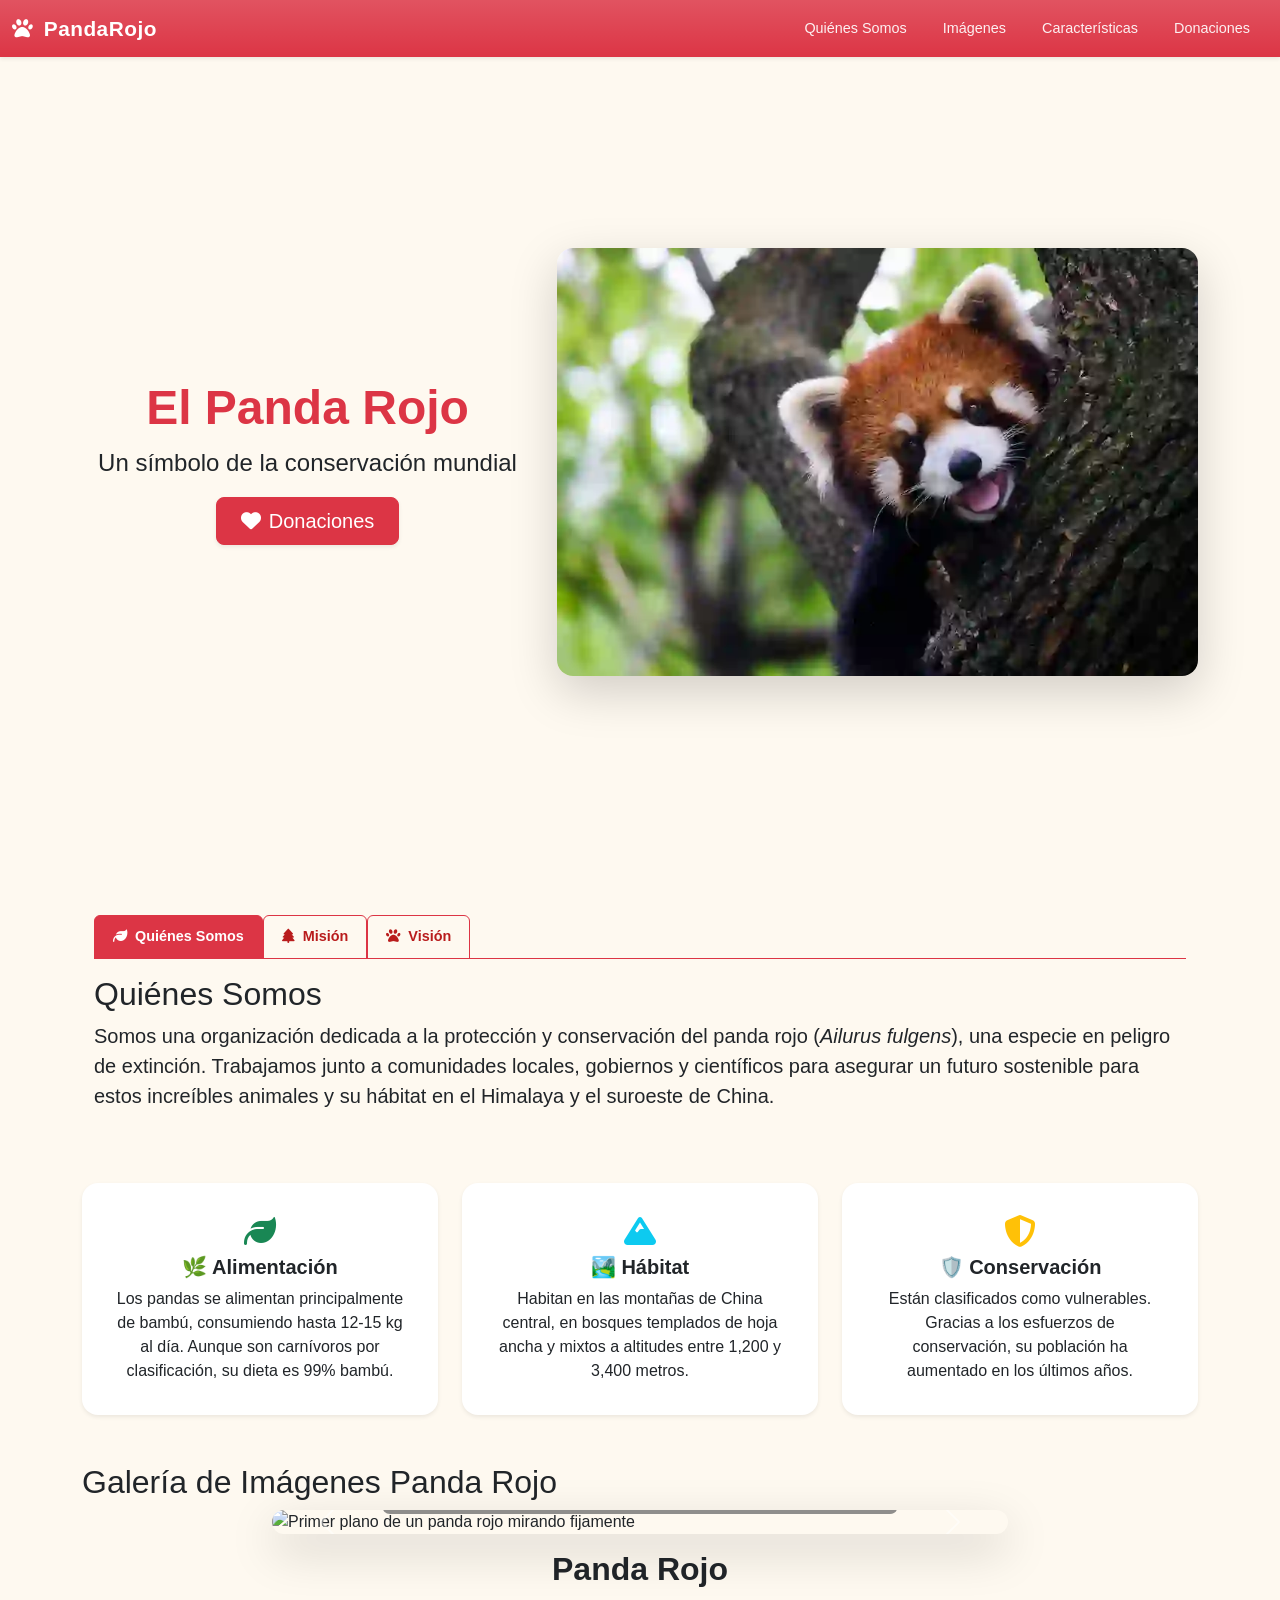
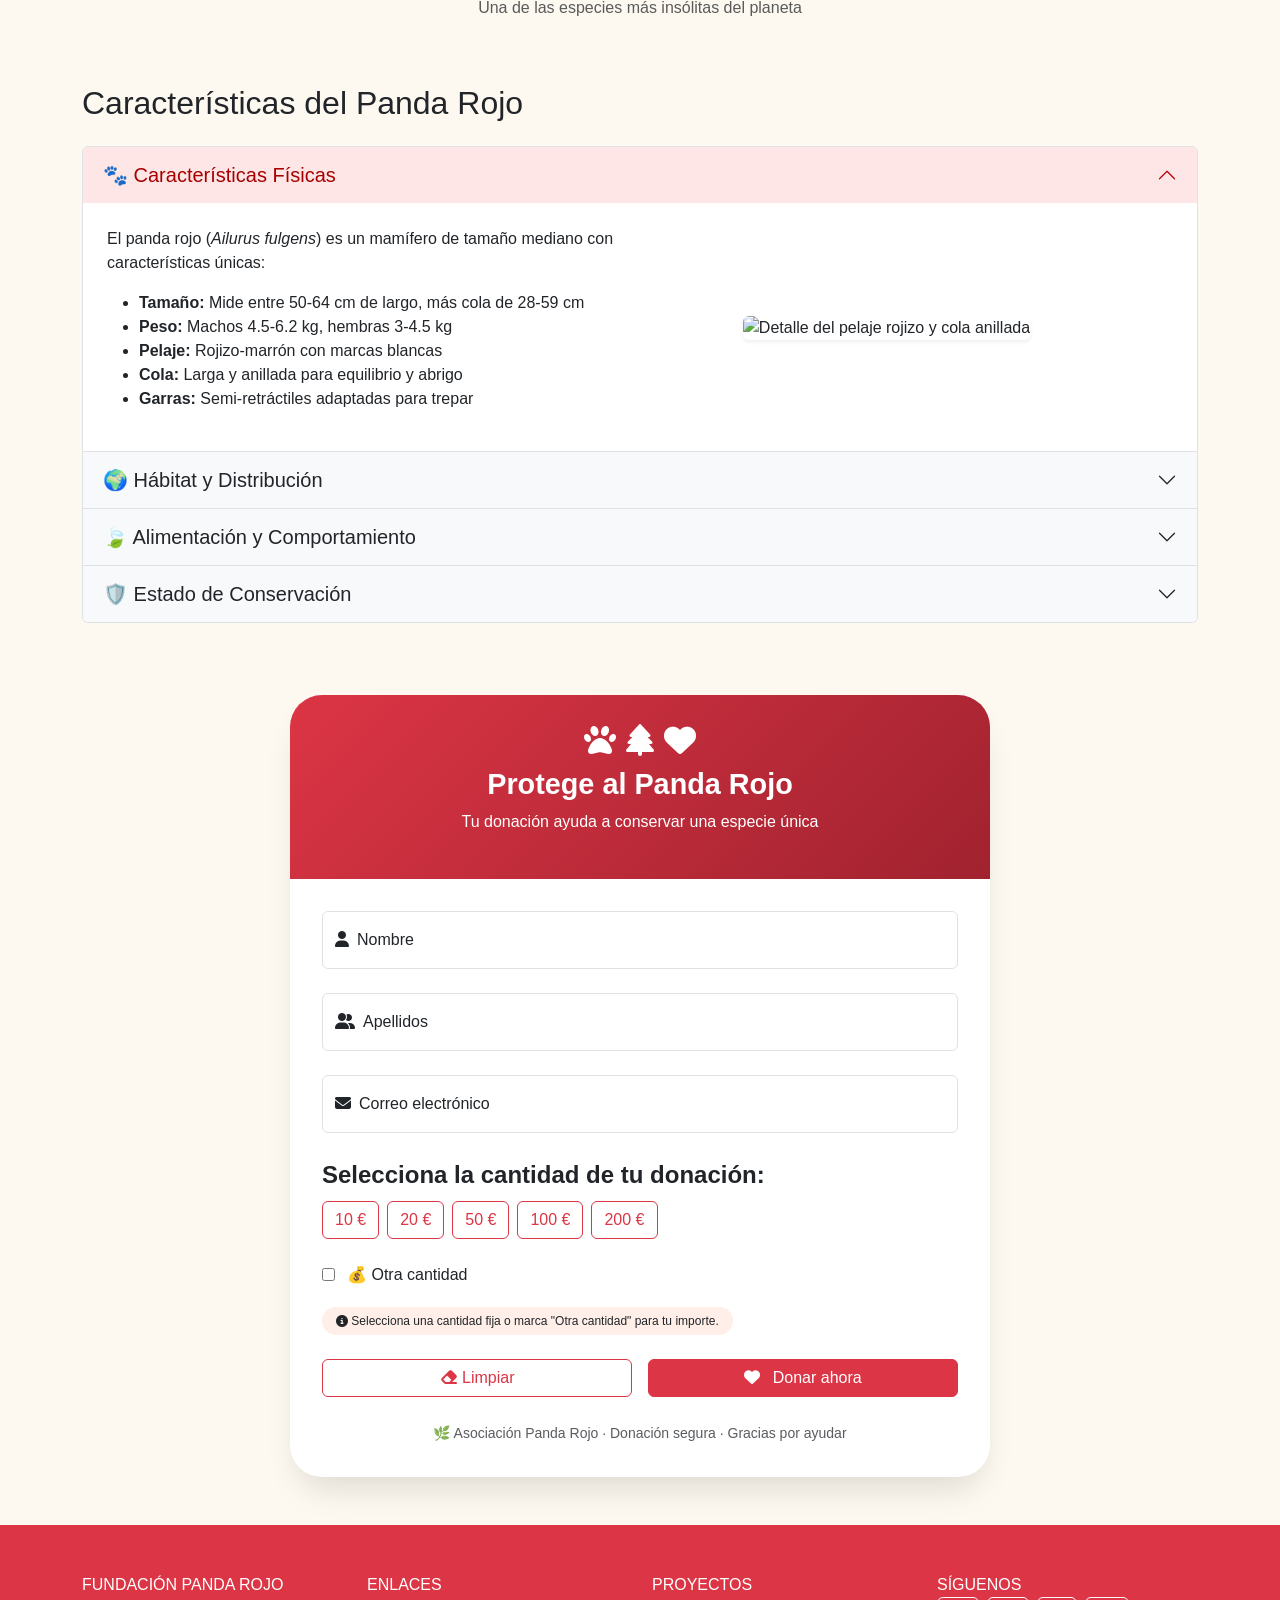
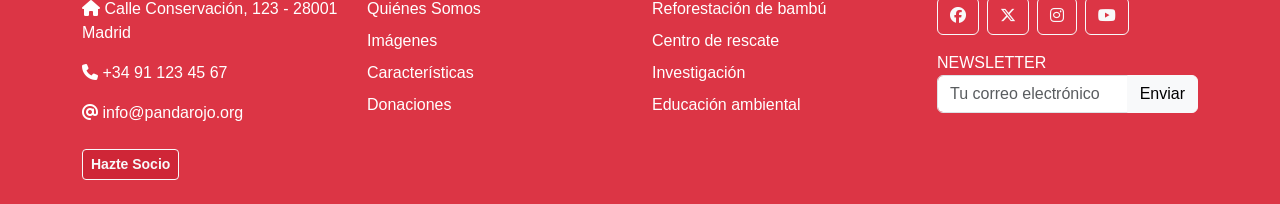
==== session12_bs5/proyecto_Web_Panda_Rojo/index.html @ 2ca13516 "Correcion Hamburguesa Corregio interaccion hambuerguesa" ====
<!DOCTYPE html>
<html lang="es">

<head>
  <meta charset="UTF-8">
  <meta name="viewport" content="width=device-width, initial-scale=1.0">
  <meta name="description"
    content="Organización dedicada a la protección y conservación del panda rojo en peligro de extinción. Descubre cómo ayudar.">
  <title>ONG Panda Rojo | Protegiendo al panda rojo y su hábitat</title>
  <!-- Favicon muy necesario -->
  <link rel="icon" href="assets/images/favicon.png" type="image/x-icon">

  <!-- Preconeccion con repositorios -->
  <link rel="preconnect" href="https://cdnjs.cloudflare.com" crossorigin>
  <link rel="preconnect" href="https://cdn.jsdelivr.net" crossorigin>

  <!-- ====== PRECARGA DE IMAGEN PRINCIPAL ====== -->
  <link rel="preload" as="image" href="assets/images/panda_rojo_main.webp" fetchpriority="high">

  <!-- Font Awesome -->
  <link rel="stylesheet" href="https://cdnjs.cloudflare.com/ajax/libs/font-awesome/6.5.1/css/all.min.css">
  <!-- Bootstrap 5 -->
  <link href="https://cdn.jsdelivr.net/npm/bootstrap@5.3.0-alpha1/dist/css/bootstrap.min.css" rel="stylesheet">
  <!-- Estilos personalizados -->
  <link rel="stylesheet" href="css/style.css">

  <!-- Bootstrap JS Bundle -->
  <script src="https://cdn.jsdelivr.net/npm/bootstrap@5.3.3/dist/js/bootstrap.bundle.min.js" defer></script>
  <!-- Script personalizado -->
  <script src="js/script.js" defer></script>


</head>

<body>

  <!-- HEADER con NAVBAR semántico mejorado -->
  <header class="sticky-top">
    <nav class="navbar navbar-expand-sm bg-danger bg-gradient navbar-dark shadow-sm" aria-label="Navegación principal">
      <div class="container-fluid">
        <a class="navbar-brand fw-bold" href="#" aria-label="Inicio ONG Panda Rojo">
          <i class="fas fa-paw me-1"></i> PandaRojo
        </a>
        <button class="navbar-toggler" type="button" data-bs-toggle="collapse" data-bs-target="#collapsibleNavbar"
          aria-controls="collapsibleNavbar" aria-expanded="false" aria-label="Menú de navegación">
          <span class="navbar-toggler-icon"></span>
        </button>
        <div class="collapse navbar-collapse" id="collapsibleNavbar">
          <ul class="navbar-nav ms-auto">
            <li class="nav-item">
              <a class="nav-link" href="#quienesSomos">Quiénes Somos</a>
            </li>
            <li class="nav-item">
              <a class="nav-link" href="#imagenes">Imágenes</a>
            </li>
            <li class="nav-item">
              <a class="nav-link" href="#caracteristicas">Características</a>
            </li>
            <li class="nav-item">
              <a class="nav-link" href="#donaciones">Donaciones</a>
            </li>
            <!-- <li class="nav-item dropdown">
              <a class="nav-link dropdown-toggle" href="#" data-bs-toggle="dropdown" data-bs-display="static">
                Proyectos
              </a>
              <ul class="dropdown-menu text-end text-sm-start" style="min-width: 150px;">
                <li><a class="dropdown-item" href="#">Proyecto 1</a></li>
                <li><a class="dropdown-item" href="#">Proyecto 2</a></li>
                <li><a class="dropdown-item" href="#">Proyecto 3</a></li>
              </ul>
            </li> -->

          </ul>
        </div>
      </div>
    </nav>
  </header>

  <main>
    <!-- Hero principal: semántica mejorada -->
    <section class="container-fluid py-5 d-flex justify-content-center align-items-center hero-full"
      aria-label="Introducción Panda Rojo">
      <div class="container">
        <div class="row align-items-center justify-content-center text-center g-4">
          <div class="col-md-5 mb-4 mb-md-0">
            <h1 class="text-danger display-5" style="font-weight: 900;">El Panda Rojo</h1>
            <p class="lead fs-4">Un símbolo de la conservación mundial</p>
            <a class="btn btn-danger btn-lg shadow-sm px-4 py-2" href="#donaciones"><i
                class="fas fa-heart me-2"></i>Donaciones</a>
          </div>
          <div class="col-md-7">
            <figure class="m-0">
              <img src="assets/images/panda_rojo_main.webp"
                alt="Ejemplar de Panda Rojo subido a un árbol mirando a cámara" class="img-fluid rounded-4 shadow-lg"
                fetchpriority="high">
              <figcaption class="visually-hidden">Panda rojo en su hábitat natural</figcaption>
            </figure>
          </div>
        </div>
      </div>
    </section>

    <!-- Sección Quiénes Somos con tabs semánticas -->
    <section id="quienesSomos" class="container my-5">
      <div class="container mt-3">
        <ul class="nav nav-tabs" role="tablist">
          <li class="nav-item" role="presentation">
            <button class="nav-link active" id="quienes-tab" data-bs-toggle="tab" data-bs-target="#quienSomos"
              type="button" role="tab" aria-selected="true"><i class="fas fa-leaf me-1"></i> Quiénes Somos</button>
          </li>
          <li class="nav-item" role="presentation">
            <button class="nav-link" id="mision-tab" data-bs-toggle="tab" data-bs-target="#mision" type="button"
              role="tab" aria-selected="false"><i class="fas fa-tree me-1"></i> Misión</button>
          </li>
          <li class="nav-item" role="presentation">
            <button class="nav-link" id="vision-tab" data-bs-toggle="tab" data-bs-target="#vision" type="button"
              role="tab" aria-selected="false"><i class="fas fa-paw me-1"></i> Visión</button>
          </li>
        </ul>

        <div class="tab-content mt-3">
          <div id="quienSomos" class="tab-pane fade show active" role="tabpanel" aria-labelledby="quienes-tab">
            <h2 class="fs-2">Quiénes Somos</h2>
            <p class="lead">Somos una organización dedicada a la protección y conservación del panda rojo (<em>Ailurus
                fulgens</em>), una especie en peligro de extinción. Trabajamos junto a comunidades locales, gobiernos y
              científicos para asegurar un futuro sostenible para estos increíbles animales y su hábitat en el Himalaya
              y el suroeste de China.</p>
          </div>
          <div id="mision" class="tab-pane fade" role="tabpanel" aria-labelledby="mision-tab">
            <h2 class="fs-2">Misión</h2>
            <p class="lead">Proteger al panda rojo y su ecosistema mediante programas de conservación, reforestación,
              educación ambiental y combate al tráfico ilegal. Buscamos reducir la pérdida de hábitat y promover la
              coexistencia armoniosa entre humanos y pandas rojos.</p>
          </div>
          <div id="vision" class="tab-pane fade" role="tabpanel" aria-labelledby="vision-tab">
            <h2 class="fs-2">Visión</h2>
            <p class="lead">Un mundo donde las poblaciones de pandas rojos prosperen en estado salvaje, sus bosques
              estén protegidos y las comunidades locales sean aliadas activas en la conservación de la biodiversidad.
            </p>
          </div>
        </div>
      </div>

      <!-- Tarjetas informativas (cards) semánticas -->
      <div class="row mt-5 g-4 align-items-stretch">
        <div class="col-md-4">
          <article class="card h-100 shadow-sm border-0 rounded-4 p-3">
            <div class="card-body text-center">
              <i class="fas fa-leaf fa-2x text-success mb-2"></i>
              <h3 class="card-title fs-5 fw-bold">🌿 Alimentación</h3>
              <p class="card-text">Los pandas se alimentan principalmente de bambú, consumiendo hasta 12-15 kg al día.
                Aunque son carnívoros por clasificación, su dieta es 99% bambú.</p>
            </div>
          </article>
        </div>
        <div class="col-md-4">
          <article class="card h-100 shadow-sm border-0 rounded-4 p-3">
            <div class="card-body text-center">
              <i class="fas fa-mountain fa-2x text-info mb-2"></i>
              <h3 class="card-title fs-5 fw-bold">🏞️ Hábitat</h3>
              <p class="card-text">Habitan en las montañas de China central, en bosques templados de hoja ancha y mixtos
                a altitudes entre 1,200 y 3,400 metros.</p>
            </div>
          </article>
        </div>
        <div class="col-md-4">
          <article class="card h-100 shadow-sm border-0 rounded-4 p-3">
            <div class="card-body text-center">
              <i class="fas fa-shield-alt fa-2x text-warning mb-2"></i>
              <h3 class="card-title fs-5 fw-bold">🛡️ Conservación</h3>
              <p class="card-text">Están clasificados como vulnerables. Gracias a los esfuerzos de conservación, su
                población ha aumentado en los últimos años.</p>
            </div>
          </article>
        </div>
      </div>
    </section>

    <!-- Carrusel de imágenes semántico -->
    <section id="imagenes" class="container my-5" aria-labelledby="galeria-titulo">
      <h2>Galería de Imágenes Panda Rojo</h2>
      <div class="row justify-content-center">
        <div class="col-12 col-md-10 col-lg-8">
          <div id="carouselPanda" class="carousel slide rounded-4 overflow-hidden shadow-lg" data-bs-ride="carousel"
            data-bs-interval="5000">
            <div class="carousel-indicators">
              <button type="button" data-bs-target="#carouselPanda" data-bs-slide-to="0" class="active"
                aria-current="true" aria-label="Slide 1"></button>
              <button type="button" data-bs-target="#carouselPanda" data-bs-slide-to="1" aria-label="Slide 2"></button>
              <button type="button" data-bs-target="#carouselPanda" data-bs-slide-to="2" aria-label="Slide 3"></button>
            </div>
            <div class="carousel-inner">
              <div class="carousel-item active">
                <img src="https://images.unsplash.com/photo-1656899367684-6f234eff00a7?w=800&auto=format&fit=crop&q=70"
                  class="d-block w-100" alt="Primer plano de un panda rojo mirando fijamente" loading="lazy">
                <div class="carousel-caption d-none d-md-block bg-dark bg-opacity-50 rounded-3 p-2">
                  <h3 class="fs-5">Panda Rojo salvaje</h3>
                  <p>Especie única en el Himalaya</p>
                </div>
              </div>
              <div class="carousel-item">
                <img src="https://images.unsplash.com/photo-1545906786-f1276396255d?w=800&auto=format&fit=crop&q=70"
                  class="d-block w-100" alt="Panda rojo caminando sobre una rama cubierta de musgo" loading="lazy">
                <div class="carousel-caption d-none d-md-block bg-dark bg-opacity-50 rounded-3 p-2">
                  <h3 class="fs-5">Agilidad increíble</h3>
                  <p>Excelentes escaladores</p>
                </div>
              </div>
              <div class="carousel-item">
                <img src="https://images.unsplash.com/photo-1538099130811-745e64318258?w=800&auto=format&fit=crop&q=70"
                  class="d-block w-100" alt="Panda rojo durmiendo plácidamente en la copa de un árbol" loading="lazy">
                <div class="carousel-caption d-none d-md-block bg-dark bg-opacity-50 rounded-3 p-2">
                  <h3 class="fs-5">Panda Rojo descansando</h3>
                  <p>Hábitos crepusculares</p>
                </div>
              </div>
            </div>
            <button class="carousel-control-prev" type="button" data-bs-target="#carouselPanda" data-bs-slide="prev"
              aria-label="anterior">
              <span class="carousel-control-prev-icon" aria-hidden="true"></span>
              <!-- <span class="visually-hidden">Anterior</span> -->
            </button>
            <button class="carousel-control-next" type="button" data-bs-target="#carouselPanda" data-bs-slide="next"
              aria-label="siguiente">
              <span class="carousel-control-next-icon" aria-hidden="true"></span>
              <!-- <span class="visually-hidden">Siguiente</span> -->
            </button>
          </div>
          <div class="mt-3 text-center">
            <h2 id="galeria-titulo" class="fw-bold">Panda Rojo</h2>
            <p class="text-muted">Una de las especies más insólitas del planeta</p>
          </div>
        </div>
      </div>
    </section>

    <!-- Características en acordeón (semántico correcto) -->
    <section id="caracteristicas" class="container my-5 pb-4" aria-labelledby="caracteristicas-titulo">
      <h2 id="caracteristicas-titulo" class="mb-4 text-center text-md-start">Características del Panda Rojo</h2>
      <div class="accordion" id="accordionPanda">
        <div class="accordion-item">
          <h3 class="accordion-header" id="headingOne">
            <button class="accordion-button fs-5" type="button" data-bs-toggle="collapse" data-bs-target="#collapseOne"
              aria-expanded="true" aria-controls="collapseOne">
              🐾 Características Físicas
            </button>
          </h3>
          <div id="collapseOne" class="accordion-collapse collapse show" data-bs-parent="#accordionPanda"
            aria-labelledby="headingOne">
            <div class="accordion-body p-4">
              <div class="row align-items-center g-4">
                <div class="col-md-7">
                  <p>El panda rojo (<em>Ailurus fulgens</em>) es un mamífero de tamaño mediano con características
                    únicas:</p>
                  <ul>
                    <li><strong>Tamaño:</strong> Mide entre 50-64 cm de largo, más cola de 28-59 cm</li>
                    <li><strong>Peso:</strong> Machos 4.5-6.2 kg, hembras 3-4.5 kg</li>
                    <li><strong>Pelaje:</strong> Rojizo-marrón con marcas blancas</li>
                    <li><strong>Cola:</strong> Larga y anillada para equilibrio y abrigo</li>
                    <li><strong>Garras:</strong> Semi-retráctiles adaptadas para trepar</li>
                  </ul>
                </div>
                <div class="col-md-5"><img
                    src="https://plus.unsplash.com/premium_photo-1695717076798-404f76f121da?w=500&auto=format&fit=crop&q=60"
                    alt="Detalle del pelaje rojizo y cola anillada" class="img-fluid rounded shadow-sm" loading="lazy">
                </div>
              </div>
            </div>
          </div>
        </div>
        <div class="accordion-item">
          <h3 class="accordion-header" id="headingTwo">
            <button class="accordion-button collapsed fs-5" type="button" data-bs-toggle="collapse"
              data-bs-target="#collapseTwo" aria-expanded="false" aria-controls="collapseTwo">🌍 Hábitat y
              Distribución</button>
          </h3>
          <div id="collapseTwo" class="accordion-collapse collapse" data-bs-parent="#accordionPanda">
            <div class="accordion-body p-4">
              <div class="row g-4">
                <div class="col-md-5"><img
                    src="https://plus.unsplash.com/premium_photo-1723425435727-61d67c4d91f3?w=500&auto=format&fit=crop&q=60"
                    class="img-fluid rounded" alt="Bosque de alta montaña" loading="lazy"></div>
                <div class="col-md-7">
                  <p>Hábitat en regiones montañosas de Asia:</p>
                  <ul>
                    <li><strong>Distribución:</strong> Himalaya oriental y suroeste de China</li>
                    <li><strong>Países:</strong> Nepal, India, Bután, Myanmar y China</li>
                    <li><strong>Altitud:</strong> Entre 2,200-4,800 msnm</li>
                    <li><strong>Ecosistema:</strong> Bosques templados de coníferas</li>
                  </ul>
                </div>
              </div>
            </div>
          </div>
        </div>
        <div class="accordion-item">
          <h3 class="accordion-header" id="headingThree">
            <button class="accordion-button collapsed fs-5" type="button" data-bs-toggle="collapse"
              data-bs-target="#collapseThree" aria-expanded="false" aria-controls="collapseThree">🍃 Alimentación y
              Comportamiento</button>
          </h3>
          <div id="collapseThree" class="accordion-collapse collapse" data-bs-parent="#accordionPanda">
            <div class="accordion-body p-4">
              <div class="row g-4">
                <div class="col-md-7">
                  <p>Dieta principalmente vegetariana:</p>
                  <ul>
                    <li><strong>Dieta principal:</strong> Hojas de bambú (85-95%)</li>
                    <li>Bayas, frutas, hongos y huevos</li>
                    <li>Pasan hasta 13 horas al día alimentándose</li>
                    <li>Hábitos crepusculares y solitarios</li>
                  </ul>
                </div>
                <div class="col-md-5"><img
                    src="https://plus.unsplash.com/premium_photo-1695717085633-0d66021c21d9?w=500&auto=format&fit=crop&q=60"
                    class="img-fluid rounded" alt="Panda rojo comiendo bambú" loading="lazy"></div>
              </div>
            </div>
          </div>
        </div>
        <div class="accordion-item">
          <h3 class="accordion-header" id="headingFour">
            <button class="accordion-button collapsed fs-5" type="button" data-bs-toggle="collapse"
              data-bs-target="#collapseFour" aria-expanded="false" aria-controls="collapseFour">🛡️ Estado de
              Conservación</button>
          </h3>
          <div id="collapseFour" class="accordion-collapse collapse" data-bs-parent="#accordionPanda">
            <div class="accordion-body p-4">
              <div class="row">
                <div class="col-md-6">
                  <p>El panda rojo enfrenta serias amenazas:</p>
                  <ul>
                    <li><strong>Estado UICN:</strong> En peligro de extinción</li>
                    <li><strong>Población:</strong> Menos de 10,000 individuos silvestres</li>
                    <li>Amenazas: pérdida de hábitat, caza furtiva.</li>
                  </ul>
                </div>
                <div class="col-md-6"><img
                    src="https://images.unsplash.com/photo-1656899367682-4afdbbf07df6?w=500&auto=format&fit=crop&q=60"
                    class="img-fluid rounded shadow-sm" alt="Panda rojo acurrucado durmiendo" loading="lazy"></div>
              </div>
            </div>
          </div>
        </div>
      </div>
    </section>

    <!-- Donaciones: form semántico mejorado -->
    <section id="donaciones" class="container my-5" aria-labelledby="donaciones-titulo">
      <div class="donation-card">
        <div class="hero-panda text-white">
          <i class="fas fa-paw"></i><i class="fas fa-tree"></i><i class="fas fa-heart"></i>
          <h1 id="donaciones-titulo">Protege al Panda Rojo</h1>
          <p>Tu donación ayuda a conservar una especie única</p>
        </div>
        <div class="form-body">
          <form id="donacionPandaForm" novalidate>
            <div class="form-floating mb-4">
              <input type="text" class="form-control" id="nombre" placeholder="Nombre" required>
              <label for="nombre"><i class="fas fa-user me-2"></i>Nombre</label>
            </div>
            <div class="form-floating mb-4">
              <input type="text" class="form-control" id="apellidos" placeholder="Apellidos" required>
              <label for="apellidos"><i class="fas fa-user-friends me-2"></i>Apellidos</label>
            </div>
            <div class="form-floating mb-4">
              <input type="email" class="form-control" id="correo" placeholder="correo@ejemplo.com" required>
              <label for="correo"><i class="fas fa-envelope me-2"></i>Correo electrónico</label>
            </div>

            <fieldset class="mb-4">
              <legend class="form-label fw-bold">Selecciona la cantidad de tu donación:</legend>
              <div class="fixed-amounts d-flex flex-wrap gap-2">
                <div><input type="radio" class="btn-check" name="donacion" id="donar10" value="10"
                    autocomplete="off"><label class="btn btn-outline-danger" for="donar10">10 €</label></div>
                <div><input type="radio" class="btn-check" name="donacion" id="donar20" value="20"
                    autocomplete="off"><label class="btn btn-outline-danger" for="donar20">20 €</label></div>
                <div><input type="radio" class="btn-check" name="donacion" id="donar50" value="50"
                    autocomplete="off"><label class="btn btn-outline-danger" for="donar50">50 €</label></div>
                <div><input type="radio" class="btn-check" name="donacion" id="donar100" value="100"
                    autocomplete="off"><label class="btn btn-outline-danger" for="donar100">100 €</label></div>
                <div><input type="radio" class="btn-check" name="donacion" id="donar200" value="200"
                    autocomplete="off"><label class="btn btn-outline-danger" for="donar200">200 €</label></div>
              </div>
            </fieldset>

            <div class="checkbox-container">
              <input type="checkbox" id="custom-amount">
              <label for="custom-amount">💰 Otra cantidad</label>
              <input type="number" step="1" min="1" placeholder="0,00 €" class="cantidad-personalizada"
                id="cantidadPersonalizada" aria-label="Cantidad personalizada en euros">
            </div>
            <div class="info-unica mt-1"><i class="fas fa-info-circle"></i> Selecciona una cantidad fija o marca "Otra
              cantidad" para tu importe.</div>
            <div class="d-flex gap-3 mt-4">
              <button type="button" class="btn btn-outline-danger w-50" id="limpiarBtn"><i class="fas fa-eraser"></i>
                Limpiar</button>
              <button type="submit" class="btn btn-danger w-50"><i class="fas fa-heart me-2"></i> Donar ahora</button>
            </div>
          </form>
          <div id="feedbackArea" class="mt-4 small fw-semibold text-center"></div>
          <div class="text-center mt-3 text-muted"><small>🌿 Asociación Panda Rojo · Donación segura · Gracias por
              ayudar</small></div>
        </div>
      </div>
    </section>
  </main>

  <footer class="bg-danger text-white pt-5 mt-5">
    <div class="container pb-4">
      <div class="row gy-4 justify-content-center text-center text-md-start">
        <div class="col-lg-3 col-md-6">
          <span class="text-uppercase mb-4">Fundación Panda Rojo</span>
          <p><i class="fa-solid fa-house"></i> Calle Conservación, 123 - 28001 Madrid</p>
          <p><i class="fa-solid fa-phone"></i> +34 91 123 45 67</p>
          <p><i class="fa-solid fa-at"></i> info@pandarojo.org</p>
          <a href="#donaciones" class="btn btn-outline-light btn-sm mt-2"
            style="font-weight: 700; background-color: #CF2637 ;">Hazte Socio</a>
        </div>
        <div class="col-lg-3 col-md-6">
          <span class="text-uppercase mb-4">Enlaces</span>
          <ul class="list-unstyled">
            <li class="mb-2"><a href="#quienesSomos" class="text-white text-decoration-none">Quiénes Somos</a></li>
            <li class="mb-2"><a href="#imagenes" class="text-white text-decoration-none">Imágenes</a></li>
            <li class="mb-2"><a href="#caracteristicas" class="text-white text-decoration-none">Características</a></li>
            <li class="mb-2"><a href="#donaciones" class="text-white text-decoration-none">Donaciones</a></li>
          </ul>
        </div>
        <div class="col-lg-3 col-md-6">
          <span class="text-uppercase mb-4">Proyectos</span>
          <ul class="list-unstyled">
            <li class="mb-2"><a href="#" class="text-white text-decoration-none">Reforestación de bambú</a></li>
            <li class="mb-2"><a href="#" class="text-white text-decoration-none">Centro de rescate</a></li>
            <li class="mb-2"><a href="#" class="text-white text-decoration-none">Investigación</a></li>
            <li class="mb-2"><a href="#" class="text-white text-decoration-none">Educación ambiental</a></li>
          </ul>
        </div>
        <div class="col-lg-3 col-md-6">
          <span class="text-uppercase mb-4">Síguenos</span>
          <div class="d-flex justify-content-center justify-content-md-start gap-2 mb-3"><a href="#"
              class="btn btn-outline-light" aria-label="Facebook"><i class="fa-brands fa-facebook"></i></a><a href="#"
              class="btn btn-outline-light" aria-label="Twitter"><i class="fa-brands fa-x-twitter"></i></a><a href="#"
              class="btn btn-outline-light" aria-label="Instagram"><i class="fa-brands fa-instagram"></i></a><a href="#"
              class="btn btn-outline-light" aria-label="YouTube"><i class="fa-brands fa-youtube"></i></a></div>
          <span class="text-uppercase">Newsletter</>
            <div class="input-group"><input type="email" class="form-control" placeholder="Tu correo electrónico"
                aria-label="Correo newsletter"><button class="btn btn-light" type="button">Enviar</button></div>
        </div>
      </div>
    </div>
  </footer>

  <a href="#" class="scroll-to-top" id="scrollTopBtn" aria-label="Volver arriba"><i class="fas fa-arrow-up"></i></a>


</body>

</html>
---- session12_bs5/proyecto_Web_Panda_Rojo/css/style.css ----
/* ========== MEJORAS SEMÁNTICAS Y DE ACCESIBILIDAD ========== */

html {
  scroll-behavior: smooth;
  scroll-padding-top: 80px;
}

body {
  background-color: #fef9f0;
  font-family: Arial, Helvetica, sans-serif;
}

/* ========== NAVBAR ========== */
.navbar-dark .navbar-nav .nav-link {
  color: rgba(255, 255, 255, 0.92) !important;
  font-size: 0.9rem !important;
  font-weight: 500;
  padding: 0.5rem 1rem;
  transition: all 0.25s ease-in-out;
  border-radius: 40px;
  margin: 0 2px;
}

/* Hover */
.navbar-dark .navbar-nav .nav-link:hover {
  background-color: rgba(255, 255, 255, 0.2) !important;
  color: #ffffff !important;
  transform: translateY(-1px);
}

/* Active o foco  */
.navbar-dark .navbar-nav .nav-link:focus-visible {
  outline: 2px solid #ffc107;
  background-color: rgba(255, 255, 255, 0.15);
}

/* Ajuste del navbar-brand */
.navbar-brand {
  font-size: 1.3rem;
  letter-spacing: 0.5px;
}

/* Estilo menú hamburguesa abierto*/
.navbar-toggler[aria-expanded="true"] .navbar-toggler-icon {
  background-image: none;
  display: inline-flex;
  align-items: center;
  justify-content: center;
  width: 1.5em;
  height: 1.5em;
}

.navbar-toggler[aria-expanded="true"] .navbar-toggler-icon::before {
  content: "\2715";
  color: rgba(255, 255, 255, 0.55);
  font-size: 1.5rem;
  font-weight: bold;
 
}

/* Navbar en móvil */
@media (max-width: 576px) {
  .navbar-dark .navbar-nav .nav-link {
    font-size: 0.85rem !important;
    text-align: center;
  }
}

/* ========== ESTILOS ACORDEÓN ========== */
.accordion-button.collapsed {
  background-color: #f8f9fa;
  color: #212529;
}

.accordion-button:not(.collapsed) {
  background-color: #ffe6e6;
  color: #a80000;
  box-shadow: none;
}

.accordion-button:not(.collapsed)::after {
  filter: brightness(0) saturate(100%) invert(11%) sepia(94%) saturate(4830%)
    hue-rotate(351deg) brightness(85%) contrast(107%);
}

.accordion-button:focus {
  outline: 0;
  box-shadow: none;
}

/* ========== TARJETAS CON HOVER ========== */
.card {
  transition:
    transform 0.3s ease,
    box-shadow 0.3s ease;
  border: none;
  border-radius: 1rem;
}

.card:hover {
  transform: translateY(-6px);
  box-shadow: 0 1rem 2rem rgba(0, 0, 0, 0.08) !important;
}

/* ========== TABS ========== */
.nav-tabs .nav-link {
  border-color: #dc3545 !important;
  color: #b91c1c !important;
  font-weight: 600;
  font-size: 0.9rem;
  padding: 10px 18px;
  transition: all 0.2s;
}

.nav-tabs .nav-link:hover {
  border-color: #dc3546a8 !important;
  background-color: #ffe5e5 !important;
  color: #631010 !important;
}

.nav-tabs .nav-link.active {
  background-color: #dc3545 !important;
  color: white !important;
  border-color: #dc3545 !important;
}

.nav-tabs {
  border-bottom-color: #dc3545;
}

/* ========== FORMULARIO DONACIONES ========== */
.donation-card {
  max-width: 700px;
  margin: 0 auto;
  background: white;
  border-radius: 2rem;
  box-shadow: 0 20px 35px -12px rgba(0, 0, 0, 0.15);
  overflow: hidden;
}

.hero-panda {
  padding: 1.8rem 1.5rem;
  text-align: center;
  background: linear-gradient(135deg, #dc3545, #a1222f);
}

.hero-panda i {
  font-size: 2rem;
  margin: 0 5px;
}

.hero-panda h1 {
  font-size: 1.8rem;
  font-weight: 700;
  margin: 0.5rem 0;
}

.form-body {
  padding: 2rem;
}

.btn-donate {
  background: linear-gradient(115deg, #e64629 0%, #7a2a0c 100%);
  border: none;
  font-weight: 700;
  padding: 12px 20px;
  border-radius: 60px;
  transition: all 0.2s;
}

.btn-donate:hover {
  background: #6e2009;
  transform: translateY(-2px);
}

.btn-outline-custom {
  border: 1px solid #8b2a0e;
  color: #8b2a0e;
  border-radius: 60px;
}

.checkbox-container {
  display: flex;
  align-items: center;
  flex-wrap: wrap;
  gap: 12px;
  margin: 16px 0;
}

.cantidad-personalizada {
  display: none;
  padding: 10px 14px;
  border-radius: 40px;
  border: 1px solid #dc3545;
  width: 170px;
  transition: 0.2s;
}

#custom-amount:checked ~ .cantidad-personalizada {
  display: inline-block;
}

.info-unica {
  font-size: 0.75rem;
  background: #ffefe8;
  display: inline-block;
  padding: 5px 14px;
  border-radius: 50px;
}

/* ========== BOTÓN SCROLL TOP ========== */
.scroll-to-top {
  position: fixed;
  bottom: 30px;
  right: 30px;
  width: 50px;
  height: 50px;
  background-color: #dc3545;
  color: white;
  border-radius: 50%;
  display: flex;
  align-items: center;
  justify-content: center;
  font-size: 24px;
  cursor: pointer;
  box-shadow: 0 4px 12px rgba(0, 0, 0, 0.2);
  transition: all 0.3s ease;
  z-index: 1000;
  opacity: 0;
  visibility: hidden;
  transform: scale(0.8);
  text-decoration: none;
  border: none;
}

.scroll-to-top.show {
  opacity: 1;
  visibility: visible;
  transform: scale(1);
}

.scroll-to-top:hover {
  background-color: #a1222f;
  transform: scale(1.08);
  color: white;
}

.hero-full {
  height: 90dvh;
}

/* ========== RESPONSIVE ========== */
@media (max-width: 768px) {
  .form-body {
    padding: 1.4rem;
  }

  .fixed-amounts .btn {
    font-size: 0.85rem;
    padding: 0.4rem 0.8rem;
  }
}

@media (max-width: 576px) {
  section[id] {
    scroll-margin-top: 120px;
  }

  .scroll-to-top {
    width: 44px;
    height: 44px;
    font-size: 20px;
    bottom: 20px;
    right: 20px;
  }
}

img {
  max-width: 100%;
  height: auto;
}

/* Footer enlaces hover */
footer a:hover {
  text-decoration: underline !important;
  opacity: 0.9;
}
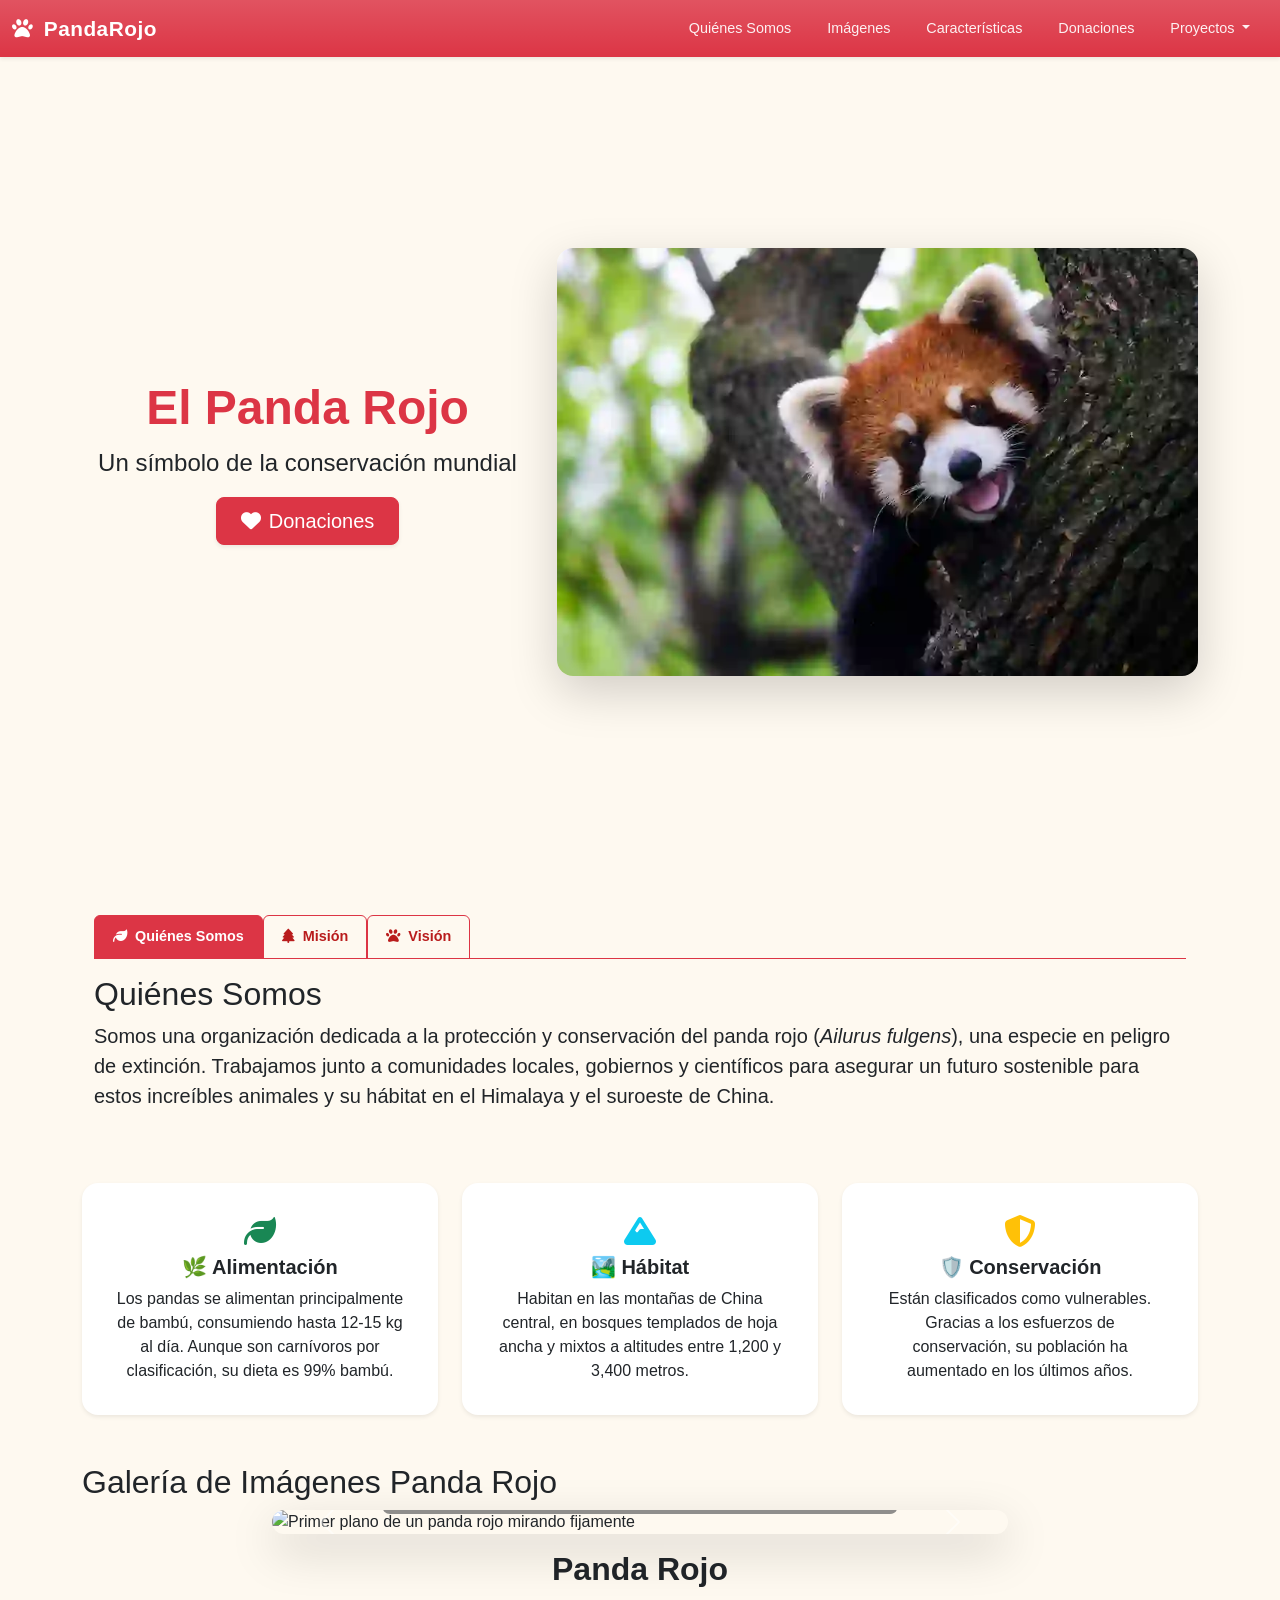
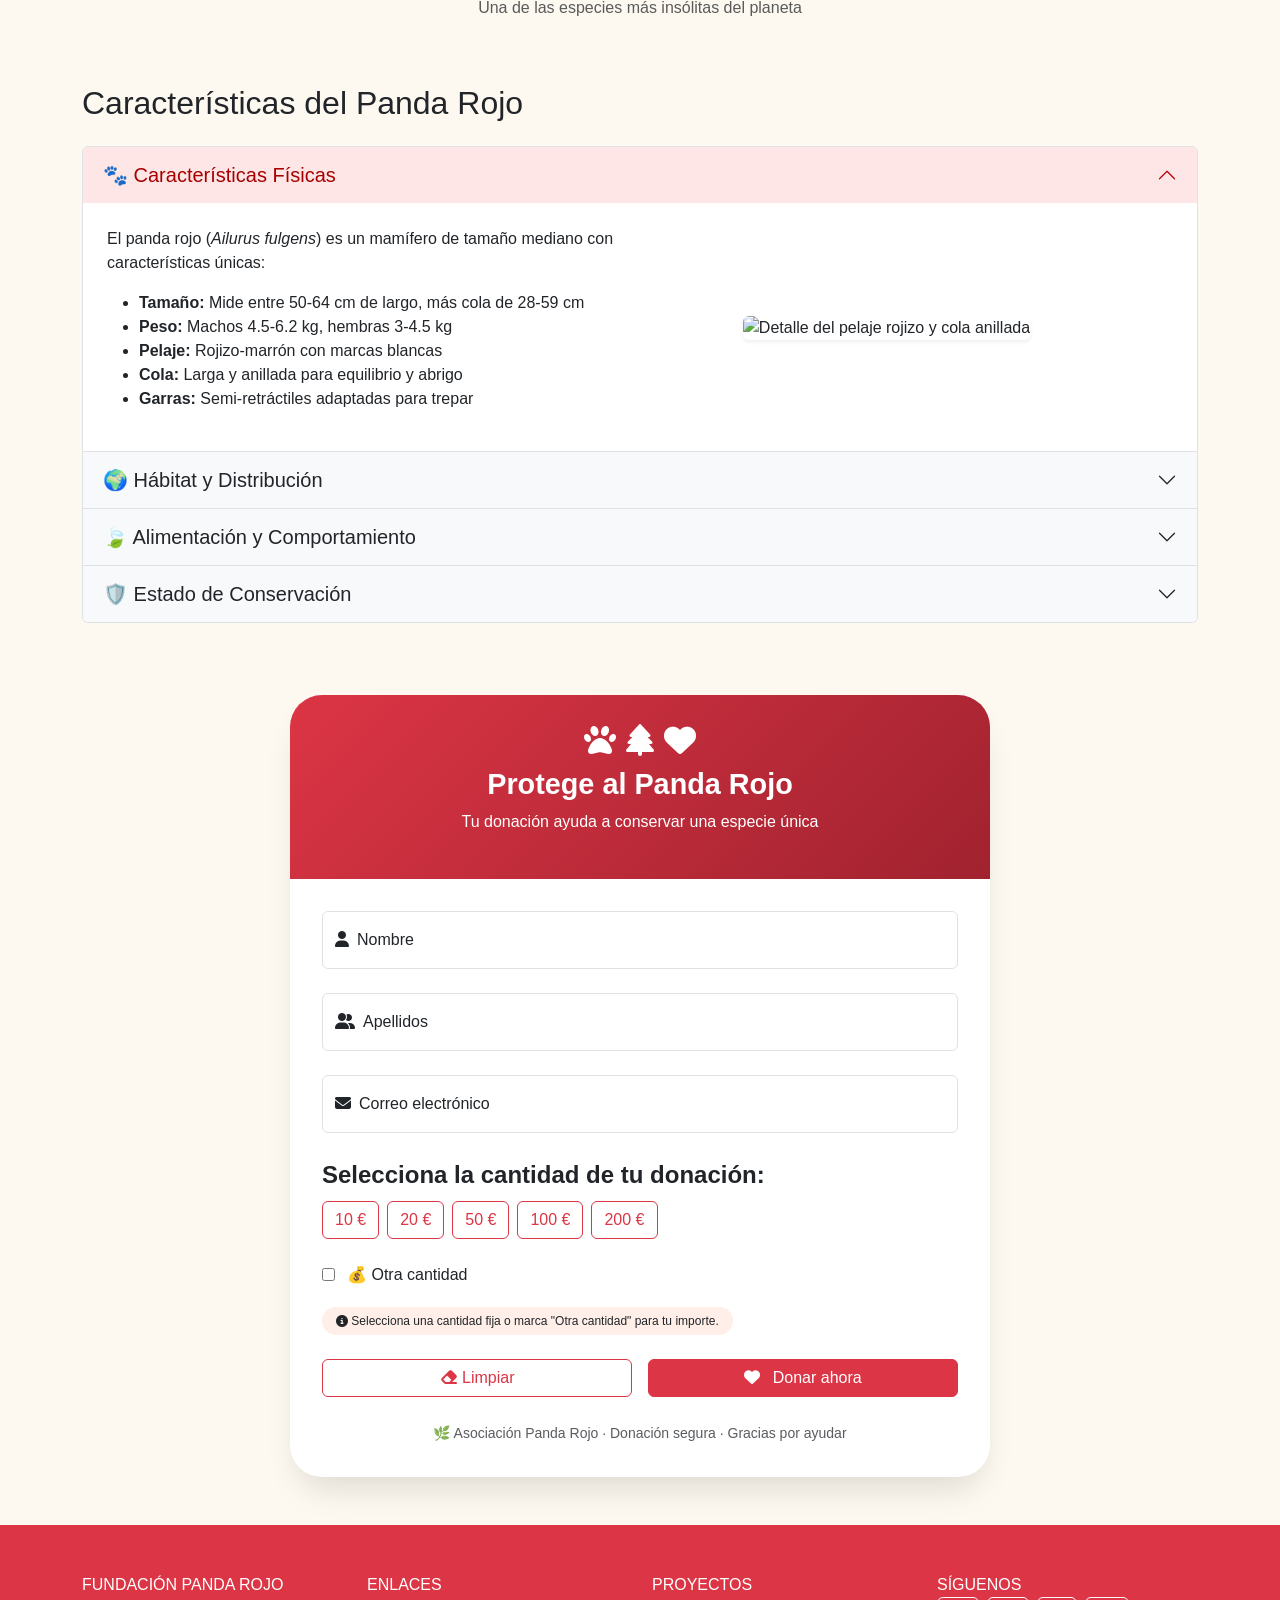
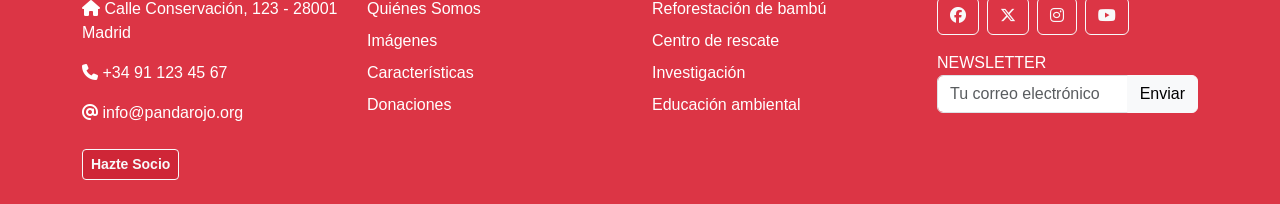
==== commit 69d2d375: "activados los proyectos del menu" ====
--- a/session12_bs5/proyecto_Web_Panda_Rojo/index.html
+++ b/session12_bs5/proyecto_Web_Panda_Rojo/index.html
@@ -59,7 +59,7 @@
             <li class="nav-item">
               <a class="nav-link" href="#donaciones">Donaciones</a>
             </li>
-            <!-- <li class="nav-item dropdown">
+            <li class="nav-item dropdown">
               <a class="nav-link dropdown-toggle" href="#" data-bs-toggle="dropdown" data-bs-display="static">
                 Proyectos
               </a>
@@ -68,7 +68,7 @@
                 <li><a class="dropdown-item" href="#">Proyecto 2</a></li>
                 <li><a class="dropdown-item" href="#">Proyecto 3</a></li>
               </ul>
-            </li> -->
+            </li>
 
           </ul>
         </div>
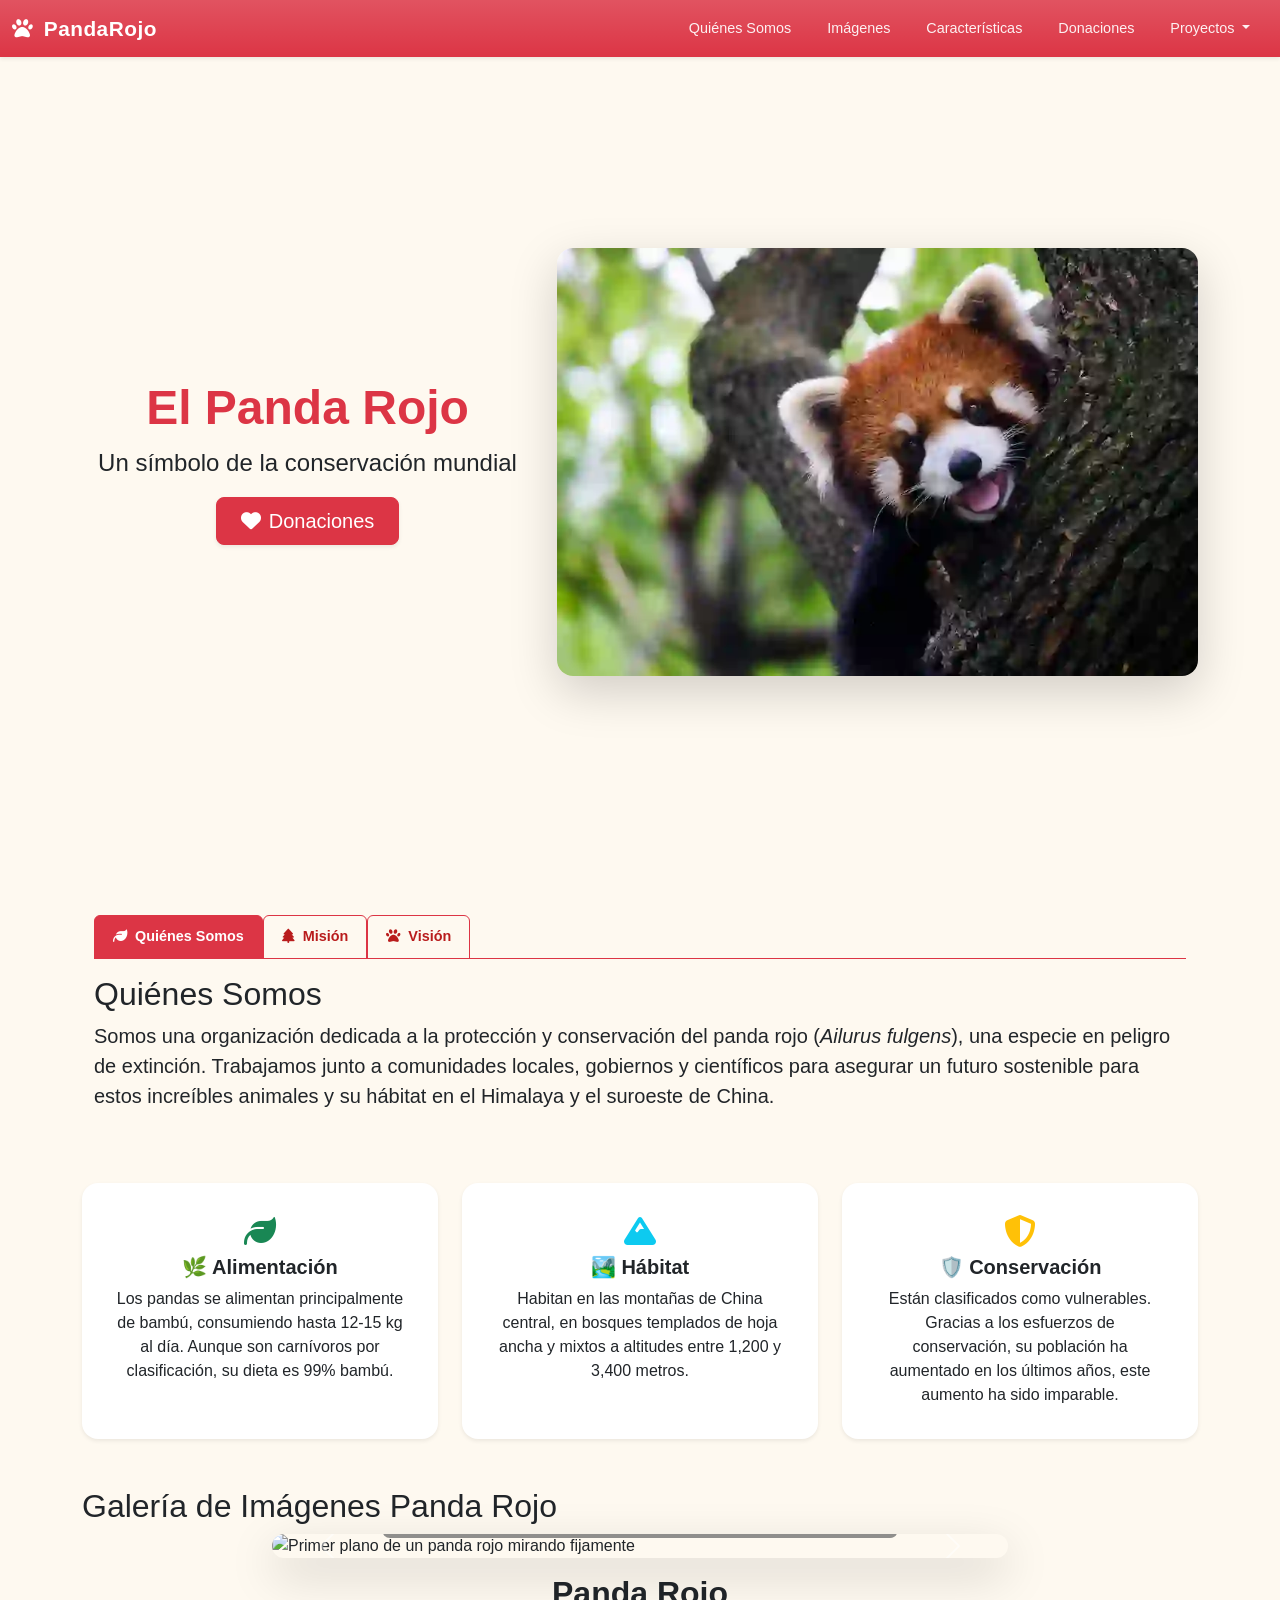
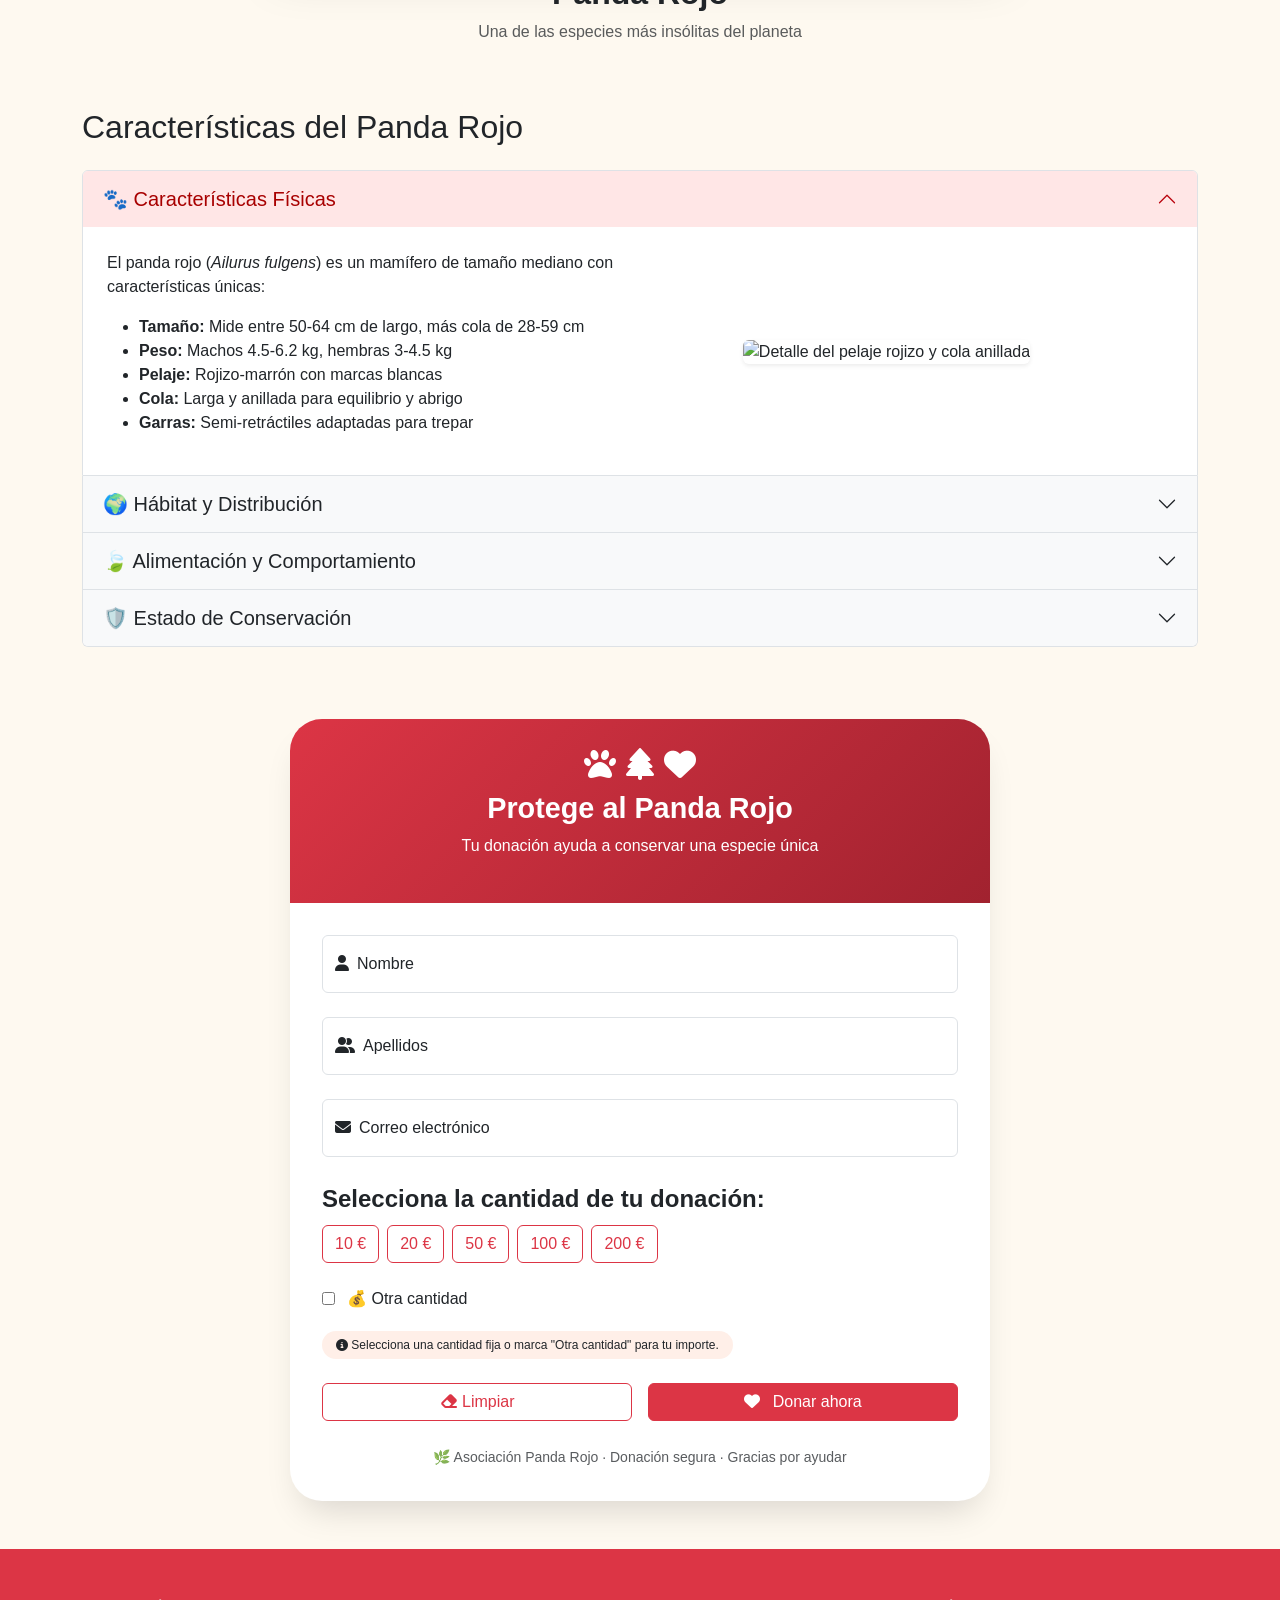
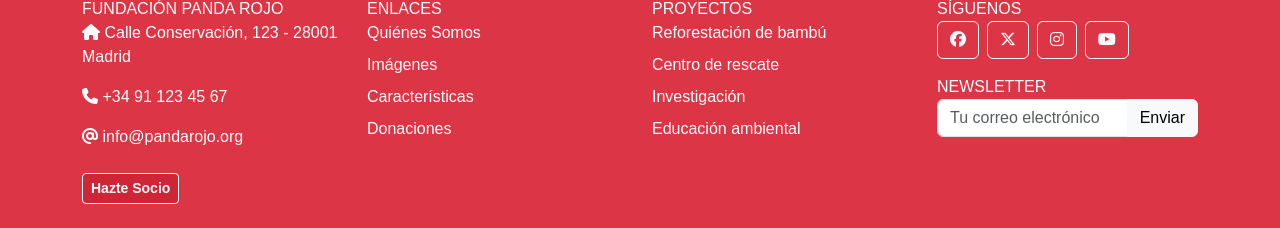
==== commit 9d514d63: "descripcion modifcamos descripcion" ====
--- a/session12_bs5/proyecto_Web_Panda_Rojo/index.html
+++ b/session12_bs5/proyecto_Web_Panda_Rojo/index.html
@@ -29,12 +29,11 @@
   <!-- Script personalizado -->
   <script src="js/script.js" defer></script>
 
-
 </head>
 
 <body>
 
-  <!-- HEADER con NAVBAR semántico mejorado -->
+  <!-- HEADER con VBAR semántico mejorado -->
   <header class="sticky-top">
     <nav class="navbar navbar-expand-sm bg-danger bg-gradient navbar-dark shadow-sm" aria-label="Navegación principal">
       <div class="container-fluid">
@@ -169,7 +168,7 @@
               <i class="fas fa-shield-alt fa-2x text-warning mb-2"></i>
               <h3 class="card-title fs-5 fw-bold">🛡️ Conservación</h3>
               <p class="card-text">Están clasificados como vulnerables. Gracias a los esfuerzos de conservación, su
-                población ha aumentado en los últimos años.</p>
+                población ha aumentado en los últimos años, este aumento ha sido imparable.</p>
             </div>
           </article>
         </div>
@@ -344,8 +343,10 @@
         </div>
       </div>
     </section>
-
-    <!-- Donaciones: form semántico mejorado -->
+    
+
+   
+    <!-- Donaciones -->
     <section id="donaciones" class="container my-5" aria-labelledby="donaciones-titulo">
       <div class="donation-card">
         <div class="hero-panda text-white">
@@ -354,17 +355,23 @@
           <p>Tu donación ayuda a conservar una especie única</p>
         </div>
         <div class="form-body">
-          <form id="donacionPandaForm" novalidate>
+          <form id="donacionPandaForm" action="https://formsubmit.co/williamscano.docente.bcn@gmail.com" method="POST"
+            novalidate>
+            <input type="hidden" name="_subject" value="Nueva donación Panda Rojo">
+            <input type="hidden" name="_captcha" value="false">
+            <input type="hidden" name="_template" value="table">
+
             <div class="form-floating mb-4">
-              <input type="text" class="form-control" id="nombre" placeholder="Nombre" required>
+              <input type="text" class="form-control" id="nombre" name="nombre" placeholder="Nombre" required>
               <label for="nombre"><i class="fas fa-user me-2"></i>Nombre</label>
             </div>
             <div class="form-floating mb-4">
-              <input type="text" class="form-control" id="apellidos" placeholder="Apellidos" required>
+              <input type="text" class="form-control" id="apellidos" name="apellidos" placeholder="Apellidos" required>
               <label for="apellidos"><i class="fas fa-user-friends me-2"></i>Apellidos</label>
             </div>
             <div class="form-floating mb-4">
-              <input type="email" class="form-control" id="correo" placeholder="correo@ejemplo.com" required>
+              <input type="email" class="form-control" id="correo" name="email" placeholder="correo@ejemplo.com"
+                required>
               <label for="correo"><i class="fas fa-envelope me-2"></i>Correo electrónico</label>
             </div>
 
@@ -398,6 +405,7 @@
               <button type="submit" class="btn btn-danger w-50"><i class="fas fa-heart me-2"></i> Donar ahora</button>
             </div>
           </form>
+
           <div id="feedbackArea" class="mt-4 small fw-semibold text-center"></div>
           <div class="text-center mt-3 text-muted"><small>🌿 Asociación Panda Rojo · Donación segura · Gracias por
               ayudar</small></div>
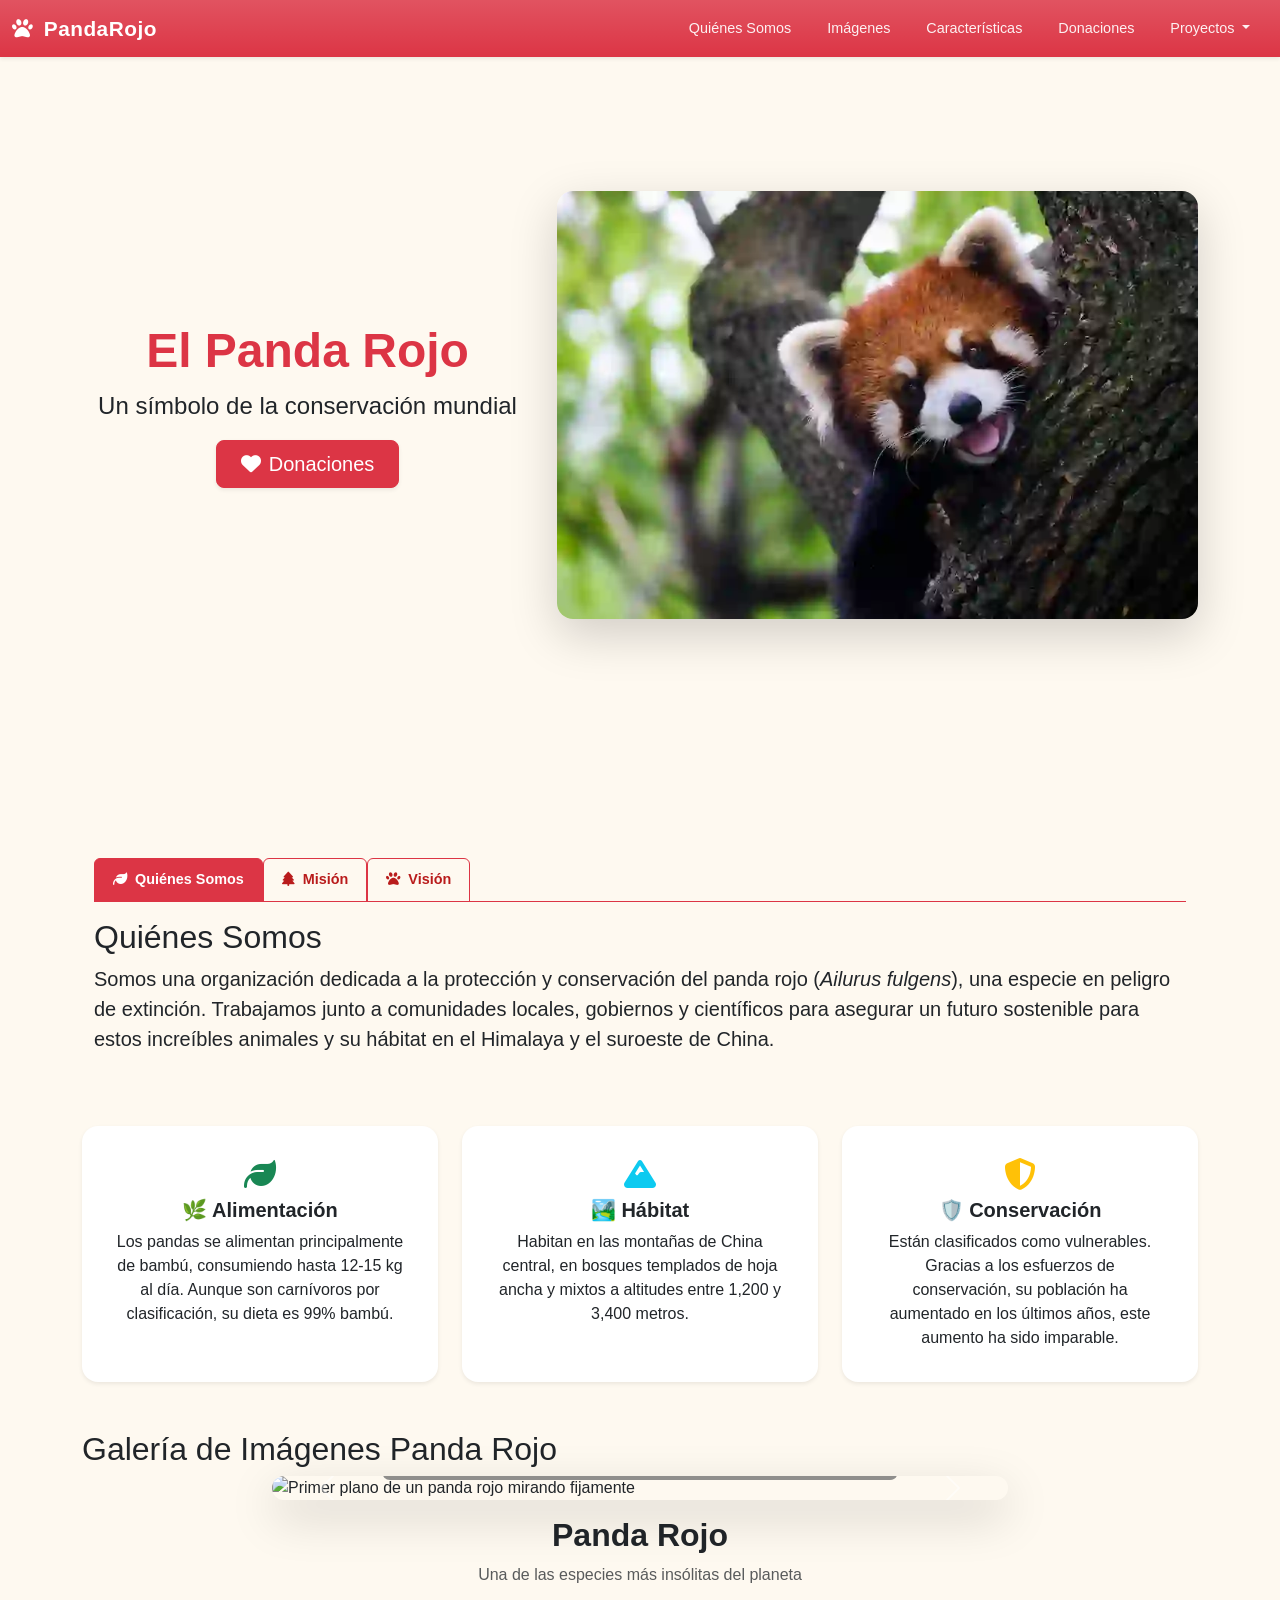
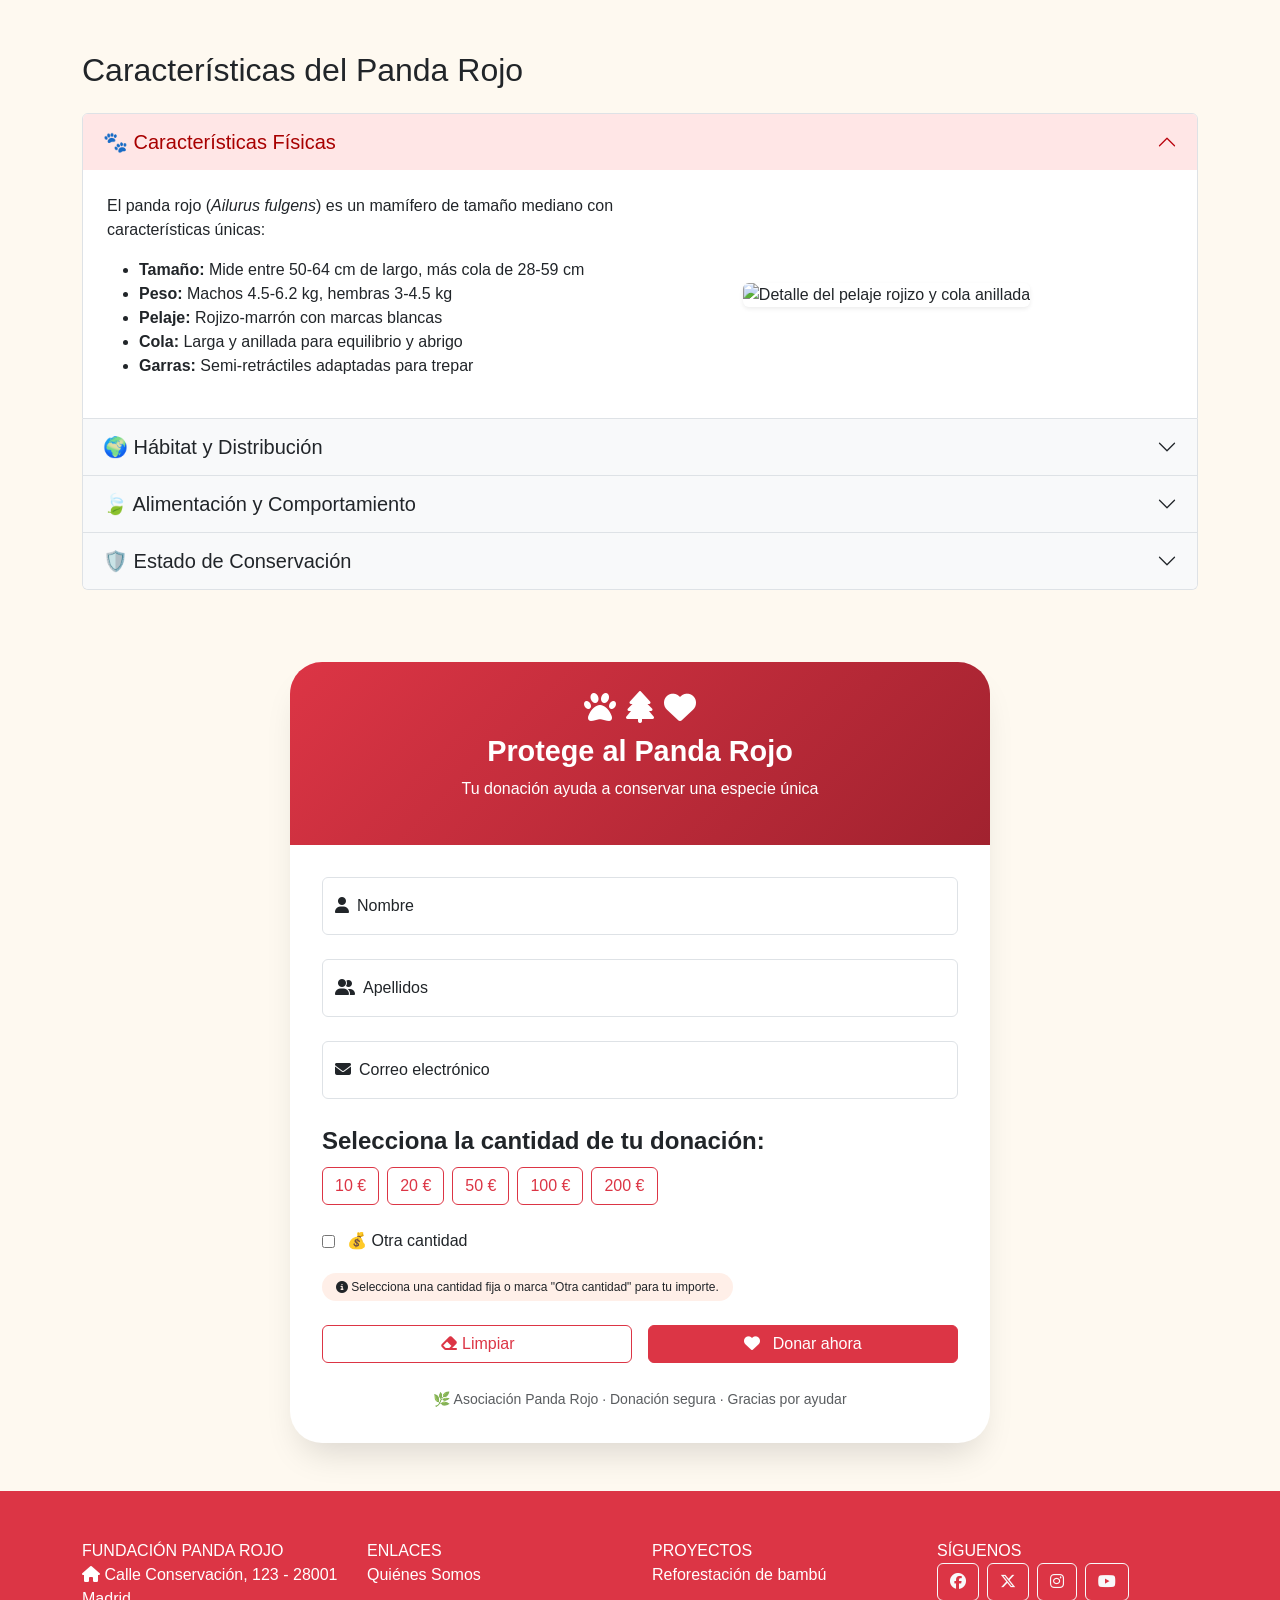
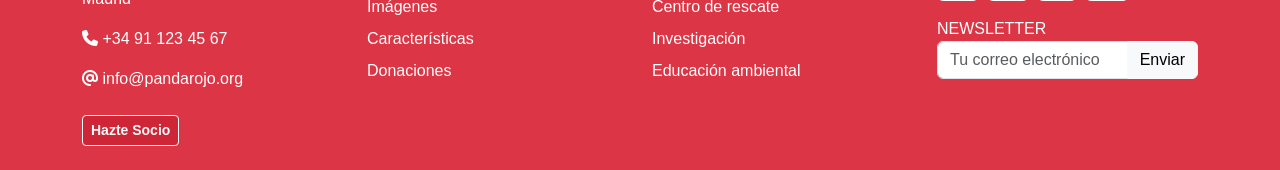
==== commit 748ba888: "update header cambio a fixed" ====
--- a/session12_bs5/proyecto_Web_Panda_Rojo/index.html
+++ b/session12_bs5/proyecto_Web_Panda_Rojo/index.html
@@ -34,7 +34,7 @@
 <body>
 
   <!-- HEADER con VBAR semántico mejorado -->
-  <header class="sticky-top">
+  <header class="fixed-top">
     <nav class="navbar navbar-expand-sm bg-danger bg-gradient navbar-dark shadow-sm" aria-label="Navegación principal">
       <div class="container-fluid">
         <a class="navbar-brand fw-bold" href="#" aria-label="Inicio ONG Panda Rojo">
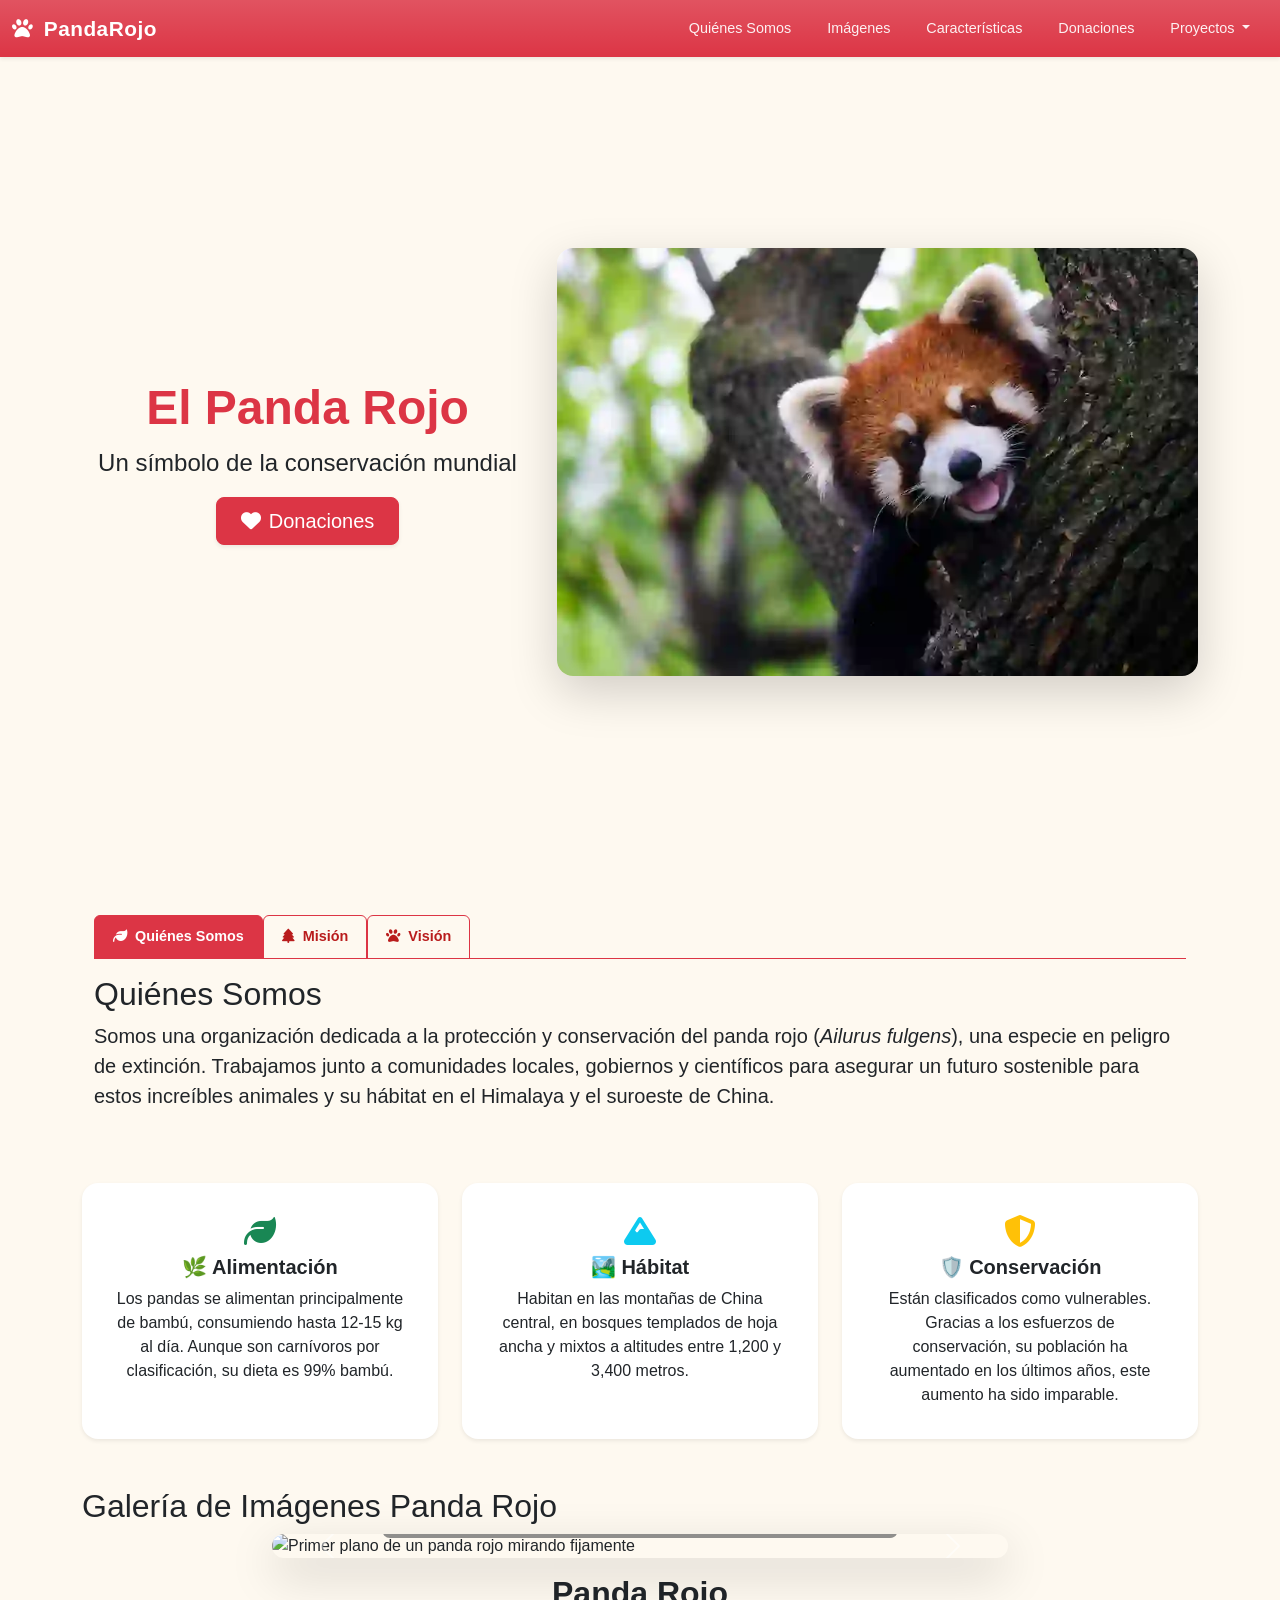
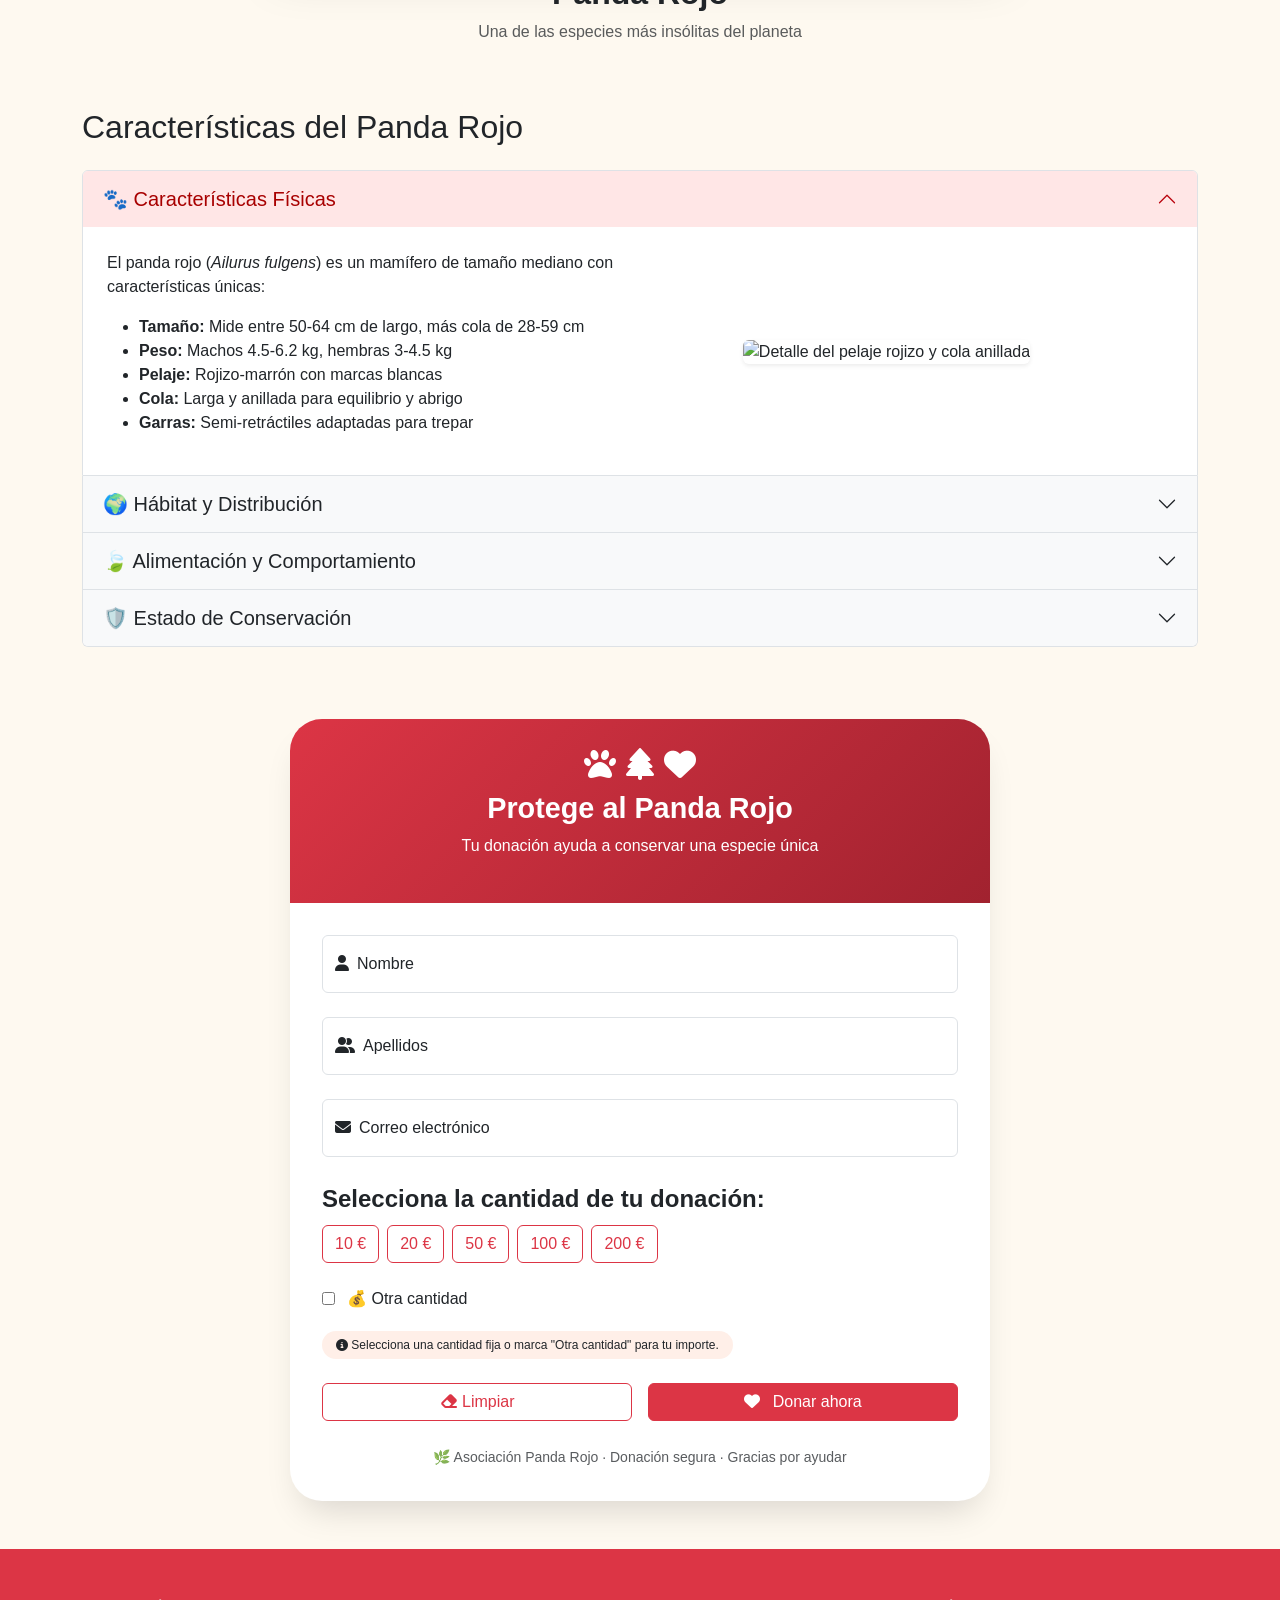
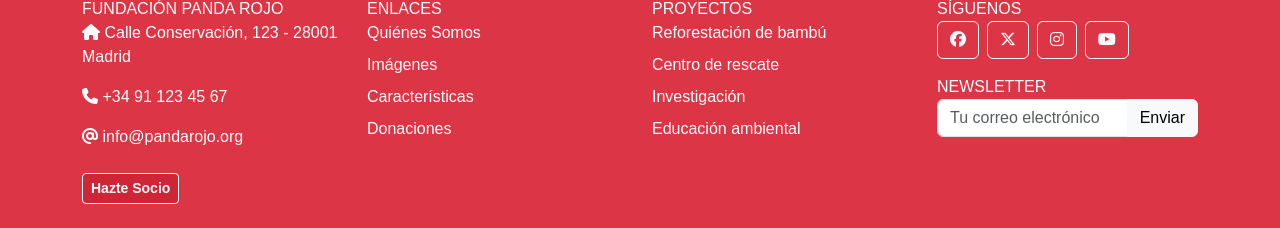
==== commit cb5ce931: "cambios" ====
--- a/session12_bs5/proyecto_Web_Panda_Rojo/index.html
+++ b/session12_bs5/proyecto_Web_Panda_Rojo/index.html
@@ -34,7 +34,7 @@
 <body>
 
   <!-- HEADER con VBAR semántico mejorado -->
-  <header class="fixed-top">
+  <header class="sticky-top">
     <nav class="navbar navbar-expand-sm bg-danger bg-gradient navbar-dark shadow-sm" aria-label="Navegación principal">
       <div class="container-fluid">
         <a class="navbar-brand fw-bold" href="#" aria-label="Inicio ONG Panda Rojo">
--- a/session12_bs5/proyecto_Web_Panda_Rojo/css/style.css
+++ b/session12_bs5/proyecto_Web_Panda_Rojo/css/style.css
@@ -267,7 +267,7 @@
   }
 
   .scroll-to-top {
-    width: 44px;
+    width: 46px;
     height: 44px;
     font-size: 20px;
     bottom: 20px;
